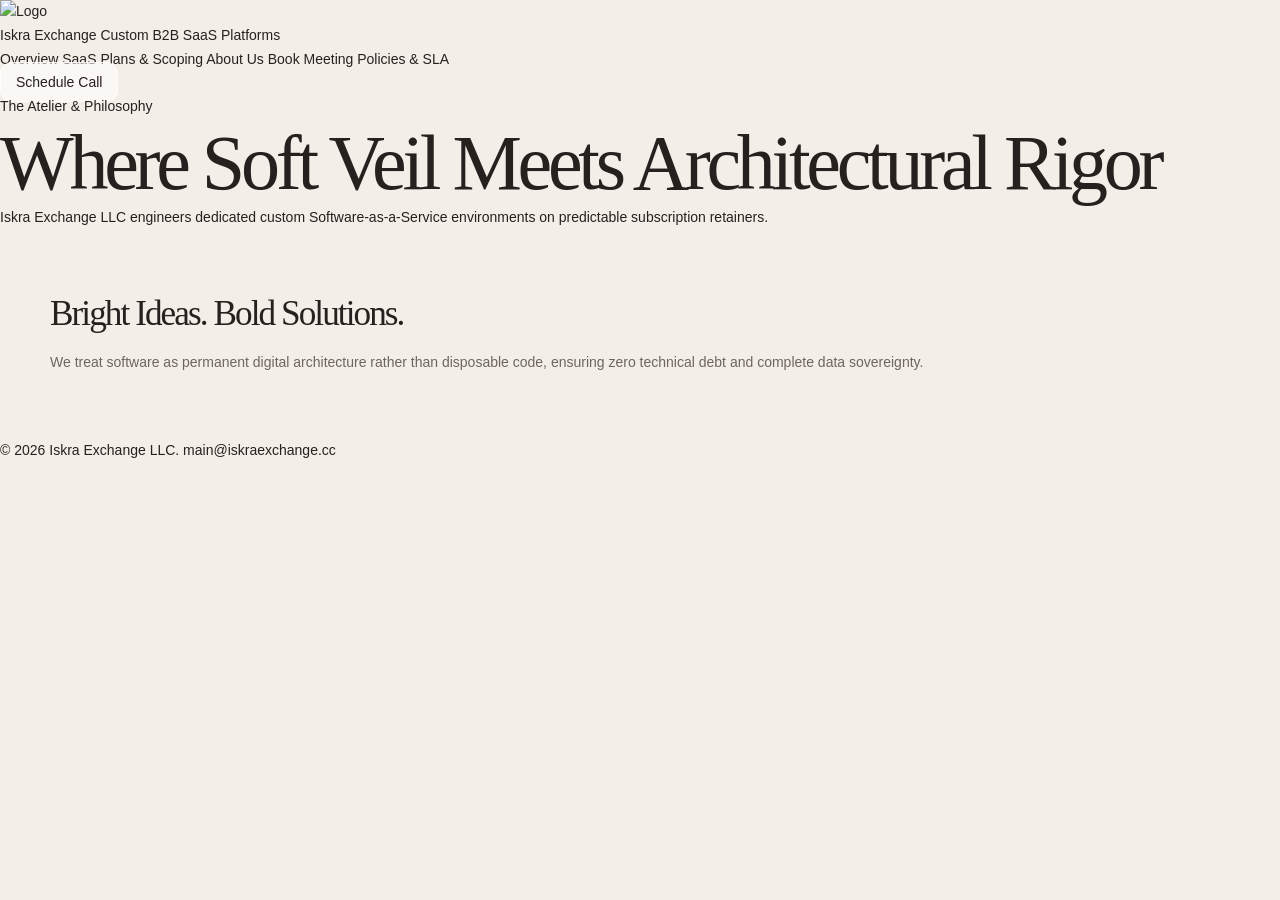
==== about.html @ 1863c9f8 "Add files via upload" ====
<!DOCTYPE html>
<html lang="en">
<head>
  <meta charset="UTF-8" />
  <meta name="viewport" content="width=device-width, initial-scale=1.0" />
  <title>About Us — Iskra Exchange LLC</title>
  <link rel="stylesheet" href="style.css" />
</head>
<body>
  <div class="ambient-glow-1"></div>
  <div class="ambient-glow-2"></div>
  <header>
    <nav class="nav-capsule">
      <a href="index.html" class="brand-group">
        <img src="LOGOISKRA_embossfloral.jpg" alt="Logo" class="brand-logo-img" />
        <div class="logo-text">
          <span class="logo-title">Iskra Exchange</span>
          <span class="logo-subtitle">Custom B2B SaaS Platforms</span>
        </div>
      </a>
      <div class="nav-links">
        <a href="index.html" class="nav-btn">Overview</a>
        <a href="services.html" class="nav-btn">SaaS Plans &amp; Scoping</a>
        <a href="about.html" class="nav-btn active">About Us</a>
        <a href="contact.html" class="nav-btn">Book Meeting</a>
        <a href="policies.html" class="nav-btn">Policies &amp; SLA</a>
      </div>
      <a href="contact.html" class="nav-btn nav-cta">Schedule Call</a>
    </nav>
  </header>
  <main>
    <div class="header-center">
      <span class="section-eyebrow">The Atelier &amp; Philosophy</span>
      <h1 class="section-title">Where Soft Veil Meets Architectural Rigor</h1>
      <p class="section-desc">Iskra Exchange LLC engineers dedicated custom Software-as-a-Service environments on predictable subscription retainers.</p>
    </div>
    <div class="standards-card" style="padding: 50px;">
      <h2 style="font-family:'playfair displayGaramond'; font-size:2.2rem; margin-bottom:16px;">Bright Ideas. Bold Solutions.</h2>
      <p style="color:#6C665E; line-height:1.8;">We treat software as permanent digital architecture rather than disposable code, ensuring zero technical debt and complete data sovereignty.</p>
    </div>
  </main>
  <footer>
    <div class="footer-capsule">
      <div class="footer-bottom"><span>© 2026 Iskra Exchange LLC. main@iskraexchange.cc</span></div>
    </div>
  </footer>
</body>
</html>
---- style.css ----
/* Iskra Exchange - editorial luxury + liquid glass */

/* Design tokens */
:root {
  --ink: #26211f;
  --muted: #756b66;
  --cream: #f4eee8;
  --sand: #e5d8cd;
  --copper: #b87a5b;
  --line: rgba(74, 56, 47, .13);
  --glass: rgba(255, 250, 246, .48);
  --glass-border: rgba(255, 255, 255, .64);
  --serif: "Playfair Display", Georgia, serif;
  --sans: "DM Sans", Arial, sans-serif;
}

/* Base */
* {
  box-sizing: border-box;
}

html {
  scroll-behavior: smooth;
  scroll-padding-top: 100px;
}

body {
  margin: 0;
  color: var(--ink);
  background: var(--cream);
  font-family: var(--sans);
  font-size: 14px;
  line-height: 1.7;
  -webkit-font-smoothing: antialiased;
}

a {
  color: inherit;
  text-decoration: none;
}

button {
  font: inherit;
}

h1,
h2,
h3,
p {
  margin-top: 0;
}

h1,
h2 {
  font-family: var(--serif);
  font-weight: 400;
  letter-spacing: -.055em;
  line-height: 1.12;
}

h1 em,
h2 em,
.statement em {
  font-weight: 400;
}

h1 em,
h2 em {
  color: #c9b28f;
  line-height: -0.5em;
}

.section-shell {
  width: min(1180px, calc(100% - 64px));
  margin: 0 auto;
}

.eyebrow {
  display: flex;
  align-items: center;
  gap: 10px;
  color: #8a6d5d;
  font-size: 9px;
  font-weight: 600;
  letter-spacing: .2em;
}

.eyebrow-dot {
  width: 6px;
  height: 6px;
  border-radius: 50%;
  background: var(--copper);
  box-shadow: 0 0 0 4px rgba(184, 122, 91, .1);
}

.glass-card,
.glass-panel {
  border: 1px solid var(--glass-border);
  background: linear-gradient(135deg, rgba(255, 255, 255, .68), rgba(255, 255, 255, .26));
  box-shadow: 0 18px 48px rgba(74, 51, 39, .055), inset 0 1px 0 rgba(255, 255, 255, .85);
  backdrop-filter: blur(22px) saturate(135%);
  -webkit-backdrop-filter: blur(22px) saturate(135%);
}

/* Header and navigation */
.site-header {
  position: fixed;
  z-index: 20;
  top: 18px;
  left: 50%;
  display: flex;
  width: min(1180px, calc(100% - 44px));
  min-height: 66px;
  align-items: center;
  justify-content: space-between;
  gap: 28px;
  padding: 0 22px 0 26px;
  transform: translateX(-50%);
  border: 1px solid rgba(255, 255, 255, .54);
  border-radius: 20px;
  background: rgba(248, 241, 235, .58);
  box-shadow: 0 8px 32px rgba(54, 35, 26, .08), inset 0 1px rgba(255, 255, 255, .65);
  backdrop-filter: blur(24px) saturate(145%);
  -webkit-backdrop-filter: blur(24px) saturate(145%);
}

.wordmark {
  display: inline-flex;
  flex-direction: column;
  gap: 0;
  font-size: 17px;
  font-weight: 700;
  line-height: 1.05;
  letter-spacing: .12em;
}

.wordmark span {
  margin-top: 5px;
  font-size: 8px;
  font-weight: 500;
  letter-spacing: .29em;
}

.navigation {
  display: flex;
  align-items: center;
  gap: clamp(18px, 3vw, 42px);
  font-size: 12px;
  letter-spacing: .015em;
}

.navigation > a:not(.nav-cta) {
  transition: opacity .2s ease;
}

.navigation > a:not(.nav-cta):hover {
  opacity: .55;
}

.nav-cta {
  padding: 11px 15px;
  border: 1px solid rgba(255, 255, 255, .75);
  border-radius: 12px;
  background: rgba(255, 255, 255, .55);
}

.nav-cta span {
  padding-left: 10px;
}

.menu-toggle {
  display: none;
}

/* Hero */
.hero {
  position: relative;
  width: 100%;
  height: min(100svh, 900px);
  min-height: 530px;
  overflow: hidden;
  background: #bda99c;
}

.hero-image {
  display: block;
  width: 100%;
  height: 100%;
  object-fit: cover;
  object-position: center;
}

.hero-edge-label {
  position: absolute;
  right: 30px;
  bottom: 25px;
  color: rgba(255, 255, 255, .88);
  font-size: 9px;
  letter-spacing: .22em;
  text-shadow: 0 1px 12px rgba(30, 20, 15, .22);
}

.hero-scroll {
  position: absolute;
  bottom: 26px;
  left: 32px;
  display: flex;
  align-items: center;
  gap: 12px;
  color: rgba(255, 255, 255, .92);
  font-size: 9px;
  letter-spacing: .2em;
}

.scroll-line {
  width: 34px;
  height: 1px;
  background: currentColor;
}

/* Intro */
.intro.section-shell {
  width: 100%;
  padding-right: max(32px, calc((100% - 1180px) / 2));
  padding-left: max(32px, calc((100% - 1180px) / 2));
}

.intro {
  padding-top: clamp(90px, 12vw, 165px);
  padding-bottom: clamp(95px, 12vw, 150px);
  background: linear-gradient(to bottom, #51332b 40%, #bca18c 68%, #bca18c 100%);
}

.intro-grid {
  display: grid;
  grid-template-columns: 1.35fr .65fr;
  align-items: end;
  gap: 7vw;
  margin-top: 28px;
}

h1 {
  margin-bottom: 0;
  font-size: clamp(42px, 6.1vw, 82px);
}

.intro-copy {
  max-width: 390px;
  padding-bottom: 7px;
}

.intro-copy p {
  margin-bottom: 22px;
  color: #000000;
  font-size: 14px;
  line-height: 1.9;
}

.text-link,
.card-link {
  display: inline-flex;
  align-items: center;
  gap: 18px;
  padding-bottom: 8px;
  border-bottom: 1px solid rgba(38, 33, 31, .25);
  font-size: 11px;
  font-weight: 600;
}

.text-link span,
.card-link span {
  font-size: 15px;
  transition: transform .2s ease;
}

.text-link:hover span,
.card-link:hover span {
  transform: translate(3px, -3px);
}

/* Services */
.services.section-shell {
  width: 100%;
  padding-right: max(32px, calc((100% - 1180px) / 2));
  padding-left: max(32px, calc((100% - 1180px) / 2));
}

.services {
  padding-bottom: clamp(90px, 11vw, 140px);
  background: linear-gradient(to bottom, #bca18c 20%, #d6c5a5 35%, #e6d8cd 100%);
}

.section-heading {
  display: flex;
  align-items: end;
  justify-content: space-between;
  gap: 40px;
  margin-bottom: 42px;
}

.section-heading h2 {
  margin: 19px 0 0;
  font-size: clamp(38px, 5vw, 64px);
}

.section-heading-note {
  max-width: 265px;
  margin: 0 0 5px;
  color: var(--muted);
  font-size: 12px;
  line-height: 1.8;
}

.service-grid {
  display: grid;
  grid-template-columns: repeat(3, 1fr);
  gap: 18px;
}

.service-card {
  position: relative;
  display: flex;
  min-height: 350px;
  flex-direction: column;
  align-items: flex-start;
  overflow: hidden;
  padding: 24px 25px 23px;
  border-radius: 22px;
  transition: transform .35s ease, box-shadow .35s ease;
}

.service-card::after {
  position: absolute;
  top: 100px;
  right: -90px;
  width: 170px;
  height: 170px;
  border-radius: 50%;
  background: rgba(220, 175, 148, .12);
  content: "";
  filter: blur(25px);
  pointer-events: none;
}

.service-card:hover {
  transform: translateY(-5px);
  box-shadow: 0 25px 58px rgba(74, 51, 39, .1), inset 0 1px 0 rgba(255, 255, 255, .9);
}

.card-index {
  color: #9a8275;
  font-size: 9px;
  letter-spacing: .15em;
}

.card-symbol {
  position: relative;
  width: 62px;
  height: 62px;
  margin: 38px 0 24px;
  color: #b37c60;
}

.symbol-orbit {
  border: 1px solid rgba(179, 124, 96, .55);
  border-radius: 50%;
}

.symbol-orbit::before,
.symbol-orbit::after {
  position: absolute;
  inset: 9px -5px;
  border: 1px solid rgba(179, 124, 96, .5);
  border-radius: 50%;
  content: "";
  transform: rotate(45deg);
}

.symbol-orbit::after {
  transform: rotate(-45deg);
}

.symbol-orbit span {
  position: absolute;
  inset: 23px;
  border-radius: 50%;
  background: #b37c60;
}

.symbol-grid {
  display: grid;
  grid-template-columns: 1fr 1fr;
  gap: 5px;
  padding: 5px;
  transform: rotate(-8deg);
}

.symbol-grid span {
  border: 1px solid rgba(179, 124, 96, .65);
  border-radius: 7px;
}

.symbol-grid span:nth-child(2) {
  background: rgba(179, 124, 96, .22);
}

.symbol-grid span:nth-child(3) {
  background: rgba(179, 124, 96, .1);
}

.symbol-flare {
  display: grid;
  place-items: center;
  font-size: 58px;
  font-weight: 400;
  line-height: 1;
}

.service-card h3 {
  margin-bottom: 10px;
  font-family: var(--serif);
  font-size: 25px;
  font-weight: 400;
  letter-spacing: -.04em;
}

.service-card p {
  margin-bottom: 24px;
  color: var(--muted);
  font-size: 12px;
  line-height: 1.85;
}

.card-link {
  margin-top: auto;
  border-color: rgba(38, 33, 31, .17);
  font-size: 10px;
}

.service-footnote {
  display: flex;
  justify-content: space-between;
  margin-top: 19px;
  color: #a28c7f;
  font-size: 8px;
  letter-spacing: .19em;
}

/* Statement */
.statement {
  position: relative;
  display: grid;
  min-height: 400px;
  place-items: center;
  overflow: hidden;
  padding: 90px 24px;
  border-top: 1px solid rgba(255, 255, 255, .7);
  border-bottom: 1px solid rgba(255, 255, 255, .7);
  background: radial-gradient(ellipse at 50% 120%, rgba(185, 123, 91, .33), transparent 55%), linear-gradient(135deg, #e6d8cd, #d8c3b4 55%, #e9ded5);
  text-align: center;
}

.statement-glow {
  position: absolute;
  top: -140px;
  right: 14%;
  width: 260px;
  height: 260px;
  border-radius: 50%;
  background: rgba(255, 255, 255, .45);
  filter: blur(65px);
}

.statement-content {
  position: relative;
}

.statement-content .eyebrow {
  justify-content: center;
}

.statement p {
  margin: 25px 0 19px;
  font-family: var(--serif);
  font-size: clamp(42px, 6.3vw, 78px);
  letter-spacing: -.06em;
  line-height: 1.08;
}

.statement em {
  color: #8e5d48;
}

.statement-caption {
  color: #7e6659;
  font-size: 10px;
  letter-spacing: .12em;
}

/* Solutions and capabilities */
.solutions.section-shell {
  width: 100%;
  padding-right: max(32px, calc((100% - 1180px) / 2));
  padding-left: max(32px, calc((100% - 1180px) / 2));
}

.solutions {
  padding-top: clamp(90px, 11vw, 140px);
  padding-bottom: clamp(100px, 12vw, 155px);
  background: linear-gradient(to bottom, #e6d8cd 30%, #e6d8cd 55%, #282321 100%);
}

.solutions .section-heading {
  margin-bottom: 45px;
}

.what-we-do-intro {
  display: grid;
  grid-template-columns: 1fr .85fr;
  align-items: start;
  gap: clamp(32px, 7vw, 95px);
  margin: 24px 0 58px;
}

.what-we-do-intro h2 {
  margin: 0;
  font-size: clamp(42px, 5.6vw, 72px);
}

.what-we-do-copy {
  padding-top: 7px;
}

.what-we-do-copy p {
  margin-bottom: 16px;
  color: var(--muted);
  font-size: 13px;
  line-height: 1.95;
}

.capabilities-heading {
  margin-bottom: 20px;
}

.capabilities-grid {
  display: grid;
  grid-template-columns: repeat(3, minmax(0, 1fr));
  gap: 14px;
}

.capability-card {
  position: relative;
  min-height: 205px;
  overflow: hidden;
  padding: 23px 23px 22px;
  border-radius: 19px;
  transition: transform .3s ease, box-shadow .3s ease;
}

.capability-card::after {
  position: absolute;
  right: -65px;
  bottom: -60px;
  width: 110px;
  height: 110px;
  border-radius: 50%;
  background: rgba(220, 175, 148, .18);
  content: "";
  filter: blur(20px);
  pointer-events: none;
}

.capability-card:hover {
  transform: translateY(-4px);
  box-shadow: 0 22px 50px rgba(74, 51, 39, .09), inset 0 1px 0 rgba(255, 255, 255, .9);
}

.capability-index {
  display: block;
  margin-bottom: 26px;
  color: #a47b65;
  font-size: 9px;
  letter-spacing: .15em;
}

.capability-card h3 {
  position: relative;
  z-index: 1;
  margin-bottom: 9px;
  font-family: var(--serif);
  font-size: 22px;
  font-weight: 400;
  letter-spacing: -.04em;
  line-height: 1.25;
}

.capability-card p {
  position: relative;
  z-index: 1;
  margin: 0;
  color: var(--muted);
  font-size: 11px;
  line-height: 1.8;
}

.capabilities-close {
  display: grid;
  grid-template-columns: 75px 1fr;
  align-items: center;
  gap: 24px;
  margin-top: 20px;
  padding: 30px 32px;
  border-radius: 21px;
}

.close-orbit {
  display: grid;
  width: 60px;
  height: 60px;
  place-items: center;
  border: 1px solid rgba(179, 124, 96, .5);
  border-radius: 50%;
  color: #b37c60;
  font-size: 36px;
}

.capabilities-close h3 {
  margin: 0 0 12px;
  font-family: var(--serif);
  font-size: clamp(27px, 3vw, 38px);
  font-weight: 400;
  letter-spacing: -.045em;
  line-height: 1.2;
}

.capabilities-close h3 em {
  color: #9d715d;
  font-weight: 400;
}

.capabilities-close p {
  max-width: 780px;
  margin: 0;
  color: var(--muted);
  font-size: 12px;
  line-height: 1.9;
}

.principles {
  padding: 5px 32px;
  border-radius: 22px;
}

.principle-row {
  display: grid;
  grid-template-columns: 70px 1fr 30px;
  align-items: center;
  gap: 20px;
  padding: 25px 0;
  border-bottom: 1px solid var(--line);
}

.principle-row:last-child {
  border-bottom: 0;
}

.principle-number {
  color: #a47b65;
  font-size: 10px;
  letter-spacing: .12em;
}

.principle-row h3 {
  margin: 0 0 4px;
  font-family: var(--serif);
  font-size: 22px;
  font-weight: 400;
  letter-spacing: -.035em;
}

.principle-row p {
  margin: 0;
  color: var(--muted);
  font-size: 12px;
}

.principle-mark {
  justify-self: end;
  color: #a47b65;
  font-size: 17px;
}

/* Contact and footer */
.contact-section {
  position: relative;
  overflow: hidden;
  padding: clamp(90px, 12vw, 150px) 24px;
  background: #282321;
  color: #f5eee8;
  text-align: center;
}

.contact-orb {
  position: absolute;
  top: 50%;
  left: 50%;
  width: 480px;
  height: 480px;
  transform: translate(-50%, -50%);
  border: 1px solid rgba(221, 174, 146, .15);
  border-radius: 50%;
  box-shadow: inset 0 0 90px rgba(184, 122, 91, .08), 0 0 120px rgba(184, 122, 91, .06);
}

.contact-orb::before,
.contact-orb::after {
  position: absolute;
  inset: 45px -22px;
  border: 1px solid rgba(221, 174, 146, .12);
  border-radius: 50%;
  content: "";
  transform: rotate(45deg);
}

.contact-orb::after {
  transform: rotate(-45deg);
}

.contact-inner {
  position: relative;
  max-width: 670px;
  margin: 0 auto;
}

.contact-section .eyebrow {
  justify-content: center;
  color: #c5a18d;
}

.contact-section h2 {
  margin: 27px 0 20px;
  font-size: clamp(48px, 7vw, 86px);
}

.contact-section h2 em {
  color: #d9ad91;
}

.contact-section p {
  max-width: 390px;
  margin: 0 auto 28px;
  color: #c8bbb3;
  font-size: 13px;
  line-height: 1.9;
}

.contact-button {
  display: inline-flex;
  align-items: center;
  gap: 35px;
  padding: 14px 19px;
  border: 1px solid rgba(255, 255, 255, .24);
  border-radius: 13px;
  background: rgba(255, 255, 255, .08);
  font-size: 11px;
  transition: background .2s ease;
  backdrop-filter: blur(14px);
}

.contact-button:hover {
  background: rgba(255, 255, 255, .15);
}

.contact-button span {
  font-size: 16px;
}

.site-footer {
  display: flex;
  min-height: 95px;
  align-items: center;
  justify-content: space-between;
  gap: 20px;
  padding: 25px max(32px, calc((100% - 1180px) / 2));
  border-top: 1px solid rgba(255, 255, 255, .1);
  background: #211d1b;
  color: #d9ccc3;
}

.footer-wordmark {
  font-size: 14px;
}

.footer-wordmark span {
  font-size: 7px;
}

.footer-note,
.copyright {
  color: #9e9189;
  font-size: 8px;
  letter-spacing: .14em;
}

/* Responsive layout */
@media (max-width: 760px) {
  .site-header {
    top: 12px;
    width: calc(100% - 24px);
    min-height: 60px;
    padding: 0 16px 0 19px;
    border-radius: 17px;
  }

  .menu-toggle {
    display: flex;
    flex-direction: column;
    gap: 5px;
    padding: 10px 4px;
    border: 0;
    background: transparent;
    color: var(--ink);
    cursor: pointer;
  }

  .menu-toggle span {
    width: 22px;
    height: 1px;
    background: currentColor;
    transition: transform .2s ease;
  }

  .menu-toggle[aria-expanded="true"] span:first-child {
    transform: translateY(3px) rotate(45deg);
  }

  .menu-toggle[aria-expanded="true"] span:last-child {
    transform: translateY(-3px) rotate(-45deg);
  }

  .navigation {
    position: absolute;
    top: calc(100% + 9px);
    right: 0;
    left: 0;
    display: none;
    flex-direction: column;
    align-items: stretch;
    gap: 0;
    padding: 14px;
    border: 1px solid rgba(255, 255, 255, .65);
    border-radius: 17px;
    background: rgba(248, 241, 235, .9);
    box-shadow: 0 15px 35px rgba(54, 35, 26, .12);
    backdrop-filter: blur(24px);
  }

  .navigation.is-open {
    display: flex;
  }

  .navigation a {
    padding: 13px 12px;
  }

  .navigation .nav-cta {
    margin-top: 6px;
  }

  .hero {
    height: 82svh;
    min-height: 520px;
  }

  .hero-image {
    object-position: center;
  }

  .hero-edge-label {
    right: 17px;
    bottom: 18px;
    font-size: 7px;
  }

  .hero-scroll {
    bottom: 18px;
    left: 17px;
    font-size: 8px;
  }

  .section-shell {
    width: calc(100% - 40px);
  }

  .intro.section-shell {
    width: 100%;
    padding-right: 20px;
    padding-left: 20px;
  }

  .services.section-shell {
    width: 100%;
    padding-right: 20px;
    padding-left: 20px;
  }

  .solutions.section-shell {
    width: 100%;
    padding-right: 20px;
    padding-left: 20px;
  }

  .intro-grid {
    grid-template-columns: 1fr;
    gap: 26px;
  }

  h1 {
    font-size: clamp(42px, 11vw, 65px);
  }

  .intro-copy {
    max-width: 470px;
  }

  .section-heading {
    align-items: flex-start;
    flex-direction: column;
    gap: 16px;
    margin-bottom: 28px;
  }

  .section-heading h2 {
    font-size: clamp(39px, 10vw, 58px);
  }

  .section-heading-note {
    max-width: 400px;
  }

  .service-grid {
    grid-template-columns: 1fr;
    gap: 13px;
  }

  .service-card {
    min-height: 310px;
  }

  .card-symbol {
    margin-top: 28px;
  }

  .service-footnote {
    gap: 20px;
    font-size: 7px;
  }

  .statement {
    min-height: 340px;
    padding: 70px 20px;
  }

  .statement p {
    font-size: clamp(42px, 10vw, 62px);
  }

  .what-we-do-intro {
    grid-template-columns: 1fr;
    gap: 22px;
    margin-bottom: 38px;
  }

  .what-we-do-intro h2 {
    font-size: clamp(41px, 10vw, 59px);
  }

  .capabilities-grid {
    grid-template-columns: 1fr;
    gap: 12px;
  }

  .capability-card {
    min-height: 170px;
  }

  .capability-index {
    margin-bottom: 18px;
  }

  .capabilities-close {
    grid-template-columns: 1fr;
    gap: 17px;
    padding: 24px 22px;
  }

  .principles {
    padding: 2px 18px;
  }

  .principle-row {
    grid-template-columns: 34px 1fr 20px;
    gap: 10px;
    padding: 22px 0;
  }

  .principle-row h3 {
    font-size: 20px;
  }

  .principle-row p {
    font-size: 11px;
  }

  .contact-orb {
    width: 330px;
    height: 330px;
  }

  .site-footer {
    flex-wrap: wrap;
    padding: 26px 20px;
  }

  .footer-note {
    order: 3;
    width: 100%;
  }
}

/* Accessibility */
@media (prefers-reduced-motion: reduce) {
  html {
    scroll-behavior: auto;
  }

  *,
  *::before,
  *::after {
    transition-duration: .01ms !important;
    animation-duration: .01ms !important;
  }
}
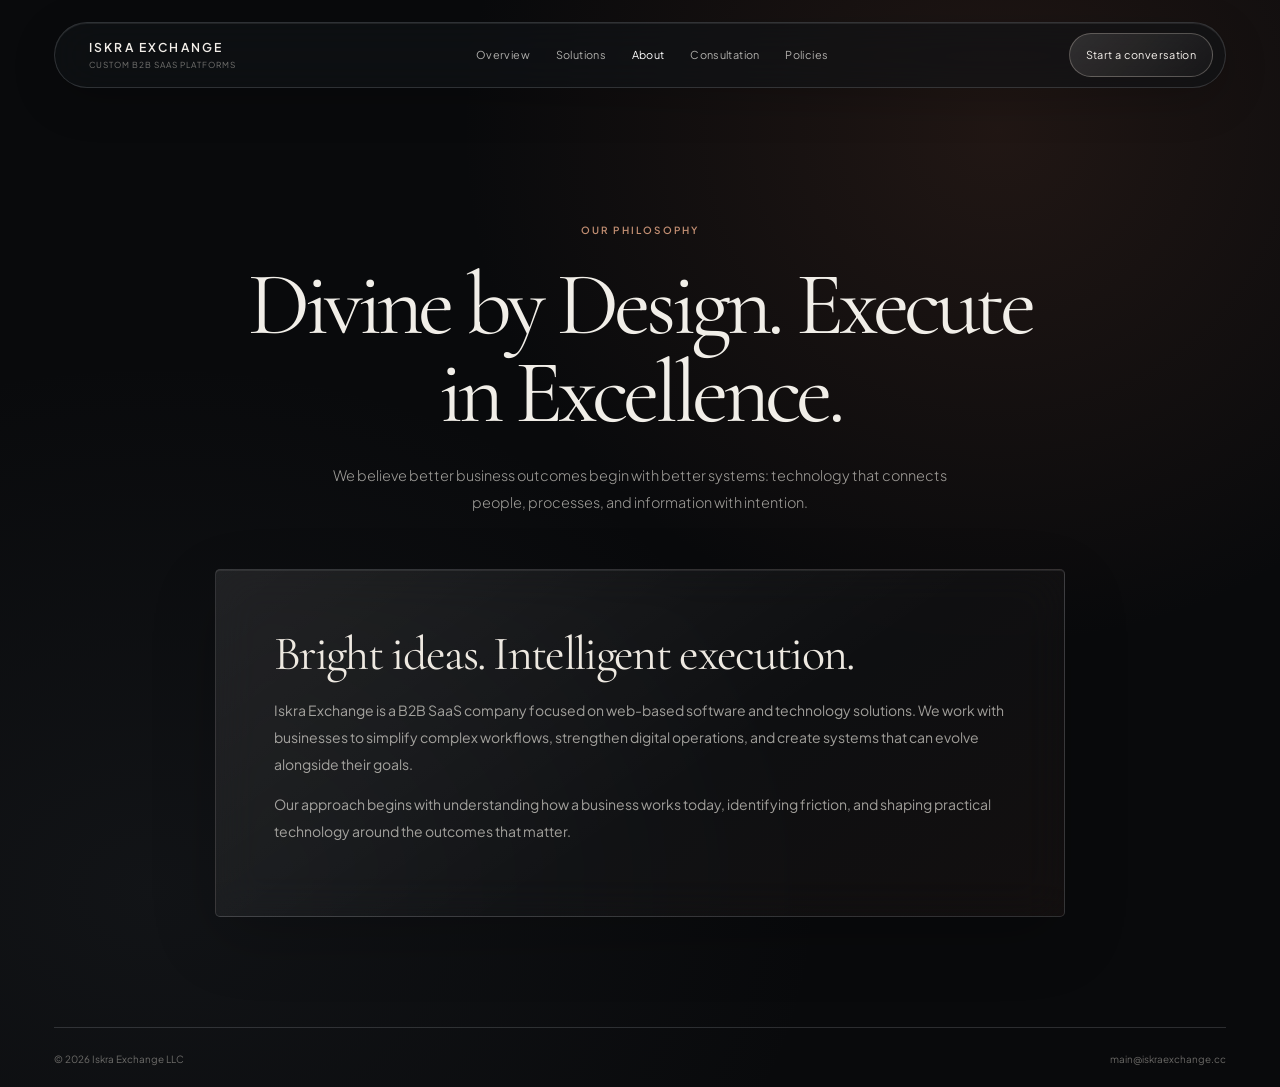
==== commit 2dc6b078: "Unify interior page design and navigation" ====
--- a/about.html
+++ b/about.html
@@ -3,46 +3,24 @@
 <head>
   <meta charset="UTF-8" />
   <meta name="viewport" content="width=device-width, initial-scale=1.0" />
-  <title>About Us — Iskra Exchange LLC</title>
+  <title>About — Iskra Exchange LLC</title>
   <link rel="stylesheet" href="style.css" />
+  <link rel="stylesheet" href="interior.css" />
 </head>
-<body>
-  <div class="ambient-glow-1"></div>
-  <div class="ambient-glow-2"></div>
-  <header>
-    <nav class="nav-capsule">
-      <a href="index.html" class="brand-group">
-        <img src="LOGOISKRA_embossfloral.jpg" alt="Logo" class="brand-logo-img" />
-        <div class="logo-text">
-          <span class="logo-title">Iskra Exchange</span>
-          <span class="logo-subtitle">Custom B2B SaaS Platforms</span>
-        </div>
-      </a>
-      <div class="nav-links">
-        <a href="index.html" class="nav-btn">Overview</a>
-        <a href="services.html" class="nav-btn">SaaS Plans &amp; Scoping</a>
-        <a href="about.html" class="nav-btn active">About Us</a>
-        <a href="contact.html" class="nav-btn">Book Meeting</a>
-        <a href="policies.html" class="nav-btn">Policies &amp; SLA</a>
-      </div>
-      <a href="contact.html" class="nav-btn nav-cta">Schedule Call</a>
-    </nav>
-  </header>
+<body class="iskra-interior">
+  <header><nav class="nav-capsule">
+    <a href="index.html" class="brand-group"><span class="brand-mark"><span></span><span></span><span></span></span><div class="logo-text"><span class="logo-title">Iskra Exchange</span><span class="logo-subtitle">Custom B2B SaaS Platforms</span></div></a>
+    <div class="nav-links"><a href="index.html" class="nav-btn">Overview</a><a href="services.html" class="nav-btn">Solutions</a><a href="about.html" class="nav-btn active">About</a><a href="contact.html" class="nav-btn">Consultation</a><a href="policies.html" class="nav-btn">Policies</a></div>
+    <a href="contact.html" class="nav-btn nav-cta">Start a conversation</a>
+  </nav></header>
   <main>
-    <div class="header-center">
-      <span class="section-eyebrow">The Atelier &amp; Philosophy</span>
-      <h1 class="section-title">Where Soft Veil Meets Architectural Rigor</h1>
-      <p class="section-desc">Iskra Exchange LLC engineers dedicated custom Software-as-a-Service environments on predictable subscription retainers.</p>
-    </div>
-    <div class="standards-card" style="padding: 50px;">
-      <h2 style="font-family:'playfair displayGaramond'; font-size:2.2rem; margin-bottom:16px;">Bright Ideas. Bold Solutions.</h2>
-      <p style="color:#6C665E; line-height:1.8;">We treat software as permanent digital architecture rather than disposable code, ensuring zero technical debt and complete data sovereignty.</p>
+    <div class="header-center"><span class="section-eyebrow">Our philosophy</span><h1 class="section-title">Divine by Design. Execute in Excellence.</h1><p class="section-desc">We believe better business outcomes begin with better systems: technology that connects people, processes, and information with intention.</p></div>
+    <div class="standards-card">
+      <h2>Bright ideas. Intelligent execution.</h2>
+      <p>Iskra Exchange is a B2B SaaS company focused on web-based software and technology solutions. We work with businesses to simplify complex workflows, strengthen digital operations, and create systems that can evolve alongside their goals.</p>
+      <p>Our approach begins with understanding how a business works today, identifying friction, and shaping practical technology around the outcomes that matter.</p>
     </div>
   </main>
-  <footer>
-    <div class="footer-capsule">
-      <div class="footer-bottom"><span>© 2026 Iskra Exchange LLC. main@iskraexchange.cc</span></div>
-    </div>
-  </footer>
+  <footer><div class="footer-capsule"><div class="footer-bottom"><span>© 2026 Iskra Exchange LLC</span><a href="mailto:main@iskraexchange.cc">main@iskraexchange.cc</a></div></div></footer>
 </body>
 </html>
--- a/interior.css
+++ b/interior.css
@@ -0,0 +1,108 @@
+@import url('https://fonts.googleapis.com/css2?family=Cormorant+Garamond:ital,wght@0,400;0,500;1,400;1,500&family=Plus+Jakarta+Sans:wght@300;400;500;600&display=swap');
+
+:root {
+  --interior-bg: #090a0c;
+  --interior-panel: rgba(22, 25, 29, .68);
+  --interior-line: rgba(225, 230, 236, .16);
+  --interior-text: #f0eee9;
+  --interior-muted: rgba(235, 232, 225, .66);
+  --interior-accent: #c5a38d;
+}
+
+body.iskra-interior {
+  min-height: 100vh;
+  margin: 0;
+  padding: 0;
+  overflow-x: hidden;
+  color: var(--interior-text);
+  background:
+    radial-gradient(ellipse at 78% 12%, rgba(112, 65, 47, .23), transparent 38%),
+    radial-gradient(ellipse at 12% 82%, rgba(82, 91, 101, .12), transparent 42%),
+    var(--interior-bg);
+  font-family: 'Plus Jakarta Sans', sans-serif;
+  font-size: 14px;
+  line-height: 1.75;
+}
+.iskra-interior *, .iskra-interior *::before, .iskra-interior *::after { box-sizing: border-box; }
+.iskra-interior a { color: inherit; text-decoration: none; }
+.iskra-interior header { position: relative; z-index: 5; padding: 22px 4.2vw 0; }
+.iskra-interior .nav-capsule {
+  width: min(1500px, 100%);
+  min-height: 66px;
+  margin: 0 auto;
+  padding: 9px 12px 9px 22px;
+  display: flex;
+  align-items: center;
+  justify-content: space-between;
+  gap: 22px;
+  border: 1px solid var(--interior-line);
+  border-radius: 999px;
+  background: rgba(17, 19, 22, .64);
+  box-shadow: 0 12px 45px rgba(0,0,0,.2), inset 0 1px rgba(255,255,255,.08);
+  backdrop-filter: blur(24px) saturate(140%);
+  -webkit-backdrop-filter: blur(24px) saturate(140%);
+}
+.iskra-interior .brand-group { display: flex; align-items: center; gap: 12px; white-space: nowrap; }
+.iskra-interior .brand-logo-img { display: none; }
+.iskra-interior .logo-text { display: flex; flex-direction: column; line-height: 1.2; }
+.iskra-interior .logo-title { color: #f2eee8; font-size: .76rem; font-weight: 600; letter-spacing: .18em; text-transform: uppercase; }
+.iskra-interior .logo-subtitle { margin-top: 5px; color: rgba(232,227,218,.48); font-size: .52rem; letter-spacing: .12em; text-transform: uppercase; }
+.iskra-interior .nav-links { display: flex; align-items: center; justify-content: center; gap: clamp(12px, 2vw, 28px); }
+.iskra-interior .nav-btn { color: rgba(239,237,232,.72); font-size: .68rem; letter-spacing: .035em; transition: color .2s ease, border-color .2s ease; }
+.iskra-interior .nav-btn:hover, .iskra-interior .nav-btn.active { color: #fff; }
+.iskra-interior .nav-cta { padding: 11px 16px; border: 1px solid rgba(220,211,202,.3); border-radius: 999px; color: #f6f2ed; background: linear-gradient(135deg,rgba(255,255,255,.12),rgba(255,255,255,.025)); white-space: nowrap; }
+.iskra-interior main { width: min(1120px, calc(100% - 48px)); min-height: calc(100vh - 190px); margin: 0 auto; padding: clamp(78px, 10vw, 140px) 0 110px; }
+.iskra-interior .header-center { max-width: 850px; margin: 0 auto 52px; text-align: center; }
+.iskra-interior .section-eyebrow { display: inline-block; margin-bottom: 22px; color: #c38f73; font-size: .62rem; font-weight: 600; letter-spacing: .22em; text-transform: uppercase; }
+.iskra-interior .section-title { margin: 0; color: #f1eee8; font-family: 'Cormorant Garamond', Georgia, serif; font-size: clamp(3.2rem, 7vw, 6.4rem); font-weight: 400; letter-spacing: -.055em; line-height: .98; }
+.iskra-interior .section-desc { max-width: 660px; margin: 25px auto 0; color: var(--interior-muted); font-size: .9rem; font-weight: 300; line-height: 1.9; }
+.iskra-interior .standards-card {
+  max-width: 850px;
+  margin: 0 auto;
+  padding: clamp(28px, 5vw, 58px) !important;
+  border: 1px solid rgba(220,225,231,.16);
+  border-radius: 5px;
+  background: linear-gradient(145deg, rgba(255,255,255,.085), rgba(255,255,255,.025) 58%, rgba(149,87,62,.07));
+  box-shadow: inset 0 1px rgba(255,255,255,.08), 0 22px 65px rgba(0,0,0,.2);
+  backdrop-filter: blur(22px);
+  -webkit-backdrop-filter: blur(22px);
+}
+.iskra-interior .standards-card h2,
+.iskra-interior .standards-card h3 { margin: 0 0 16px; color: #eee9e1; font-family: 'Cormorant Garamond', Georgia, serif !important; font-size: clamp(2rem, 4vw, 3rem) !important; font-weight: 400; letter-spacing: -.035em; }
+.iskra-interior .standards-card p { color: var(--interior-muted) !important; line-height: 1.9; }
+.iskra-interior .standards-card strong { color: #f1eee8; }
+.iskra-interior .btn-checkout,
+.iskra-interior .btn-submit { display: inline-flex; align-items: center; justify-content: center; min-height: 48px; padding: 13px 21px; border: 1px solid rgba(255,255,255,.35); border-radius: 3px; color: #151719; background: linear-gradient(120deg,#e1d9cf 0%,#9d9fa1 37%,#e8e4dc 53%,#9a7b68 100%); font: 600 .65rem 'Plus Jakarta Sans', sans-serif; letter-spacing: .11em; text-transform: uppercase; cursor: pointer; }
+.iskra-interior .form-input,
+.iskra-interior textarea { width: 100%; min-height: 48px; padding: 13px 15px !important; border: 1px solid rgba(225,230,236,.18) !important; border-radius: 3px !important; outline: none; color: #f0eee9; background: rgba(5,7,9,.42) !important; font: 400 .8rem 'Plus Jakarta Sans', sans-serif; }
+.iskra-interior textarea { resize: vertical; }
+.iskra-interior .form-input::placeholder,
+.iskra-interior textarea::placeholder { color: rgba(235,232,225,.4); }
+.iskra-interior .form-input:focus,
+.iskra-interior textarea:focus { border-color: rgba(197,163,141,.7) !important; }
+.iskra-interior .footer-capsule { width: min(1500px, calc(100% - 8.4vw)); margin: 0 auto; padding: 23px 0 18px; border-top: 1px solid var(--interior-line); }
+.iskra-interior .footer-top,
+.iskra-interior .footer-bottom { display: flex; justify-content: space-between; align-items: center; gap: 18px; color: rgba(232,227,218,.43); font-size: .62rem; }
+.iskra-interior .footer-top { margin-bottom: 16px; }
+.iskra-interior .footer-link-btn { color: rgba(232,227,218,.62); }
+.iskra-interior .footer-link-btn:hover { color: #fff; }
+
+@media (max-width: 900px) {
+  .iskra-interior .nav-capsule { flex-wrap: wrap; border-radius: 22px; padding: 13px 17px; }
+  .iskra-interior .nav-links { order: 3; width: 100%; flex-wrap: wrap; gap: 13px 20px; padding: 8px 0 3px; }
+}
+@media (max-width: 600px) {
+  .iskra-interior header { padding: 12px 14px 0; }
+  .iskra-interior .nav-capsule { gap: 12px; }
+  .iskra-interior .logo-title { font-size: .68rem; }
+  .iskra-interior .logo-subtitle { font-size: .45rem; }
+  .iskra-interior .nav-cta { padding: 9px 11px; font-size: .58rem; }
+  .iskra-interior .nav-links { justify-content: flex-start; }
+  .iskra-interior .nav-links .nav-btn { font-size: .61rem; }
+  .iskra-interior main { width: min(100% - 34px, 600px); padding-top: 76px; }
+  .iskra-interior .header-center { margin-bottom: 34px; }
+  .iskra-interior .section-title { font-size: clamp(2.8rem, 13vw, 4.6rem); }
+  .iskra-interior .section-desc { font-size: .82rem; }
+  .iskra-interior .footer-capsule { width: calc(100% - 34px); }
+  .iskra-interior .footer-top, .iskra-interior .footer-bottom { flex-wrap: wrap; justify-content: center; text-align: center; }
+}
